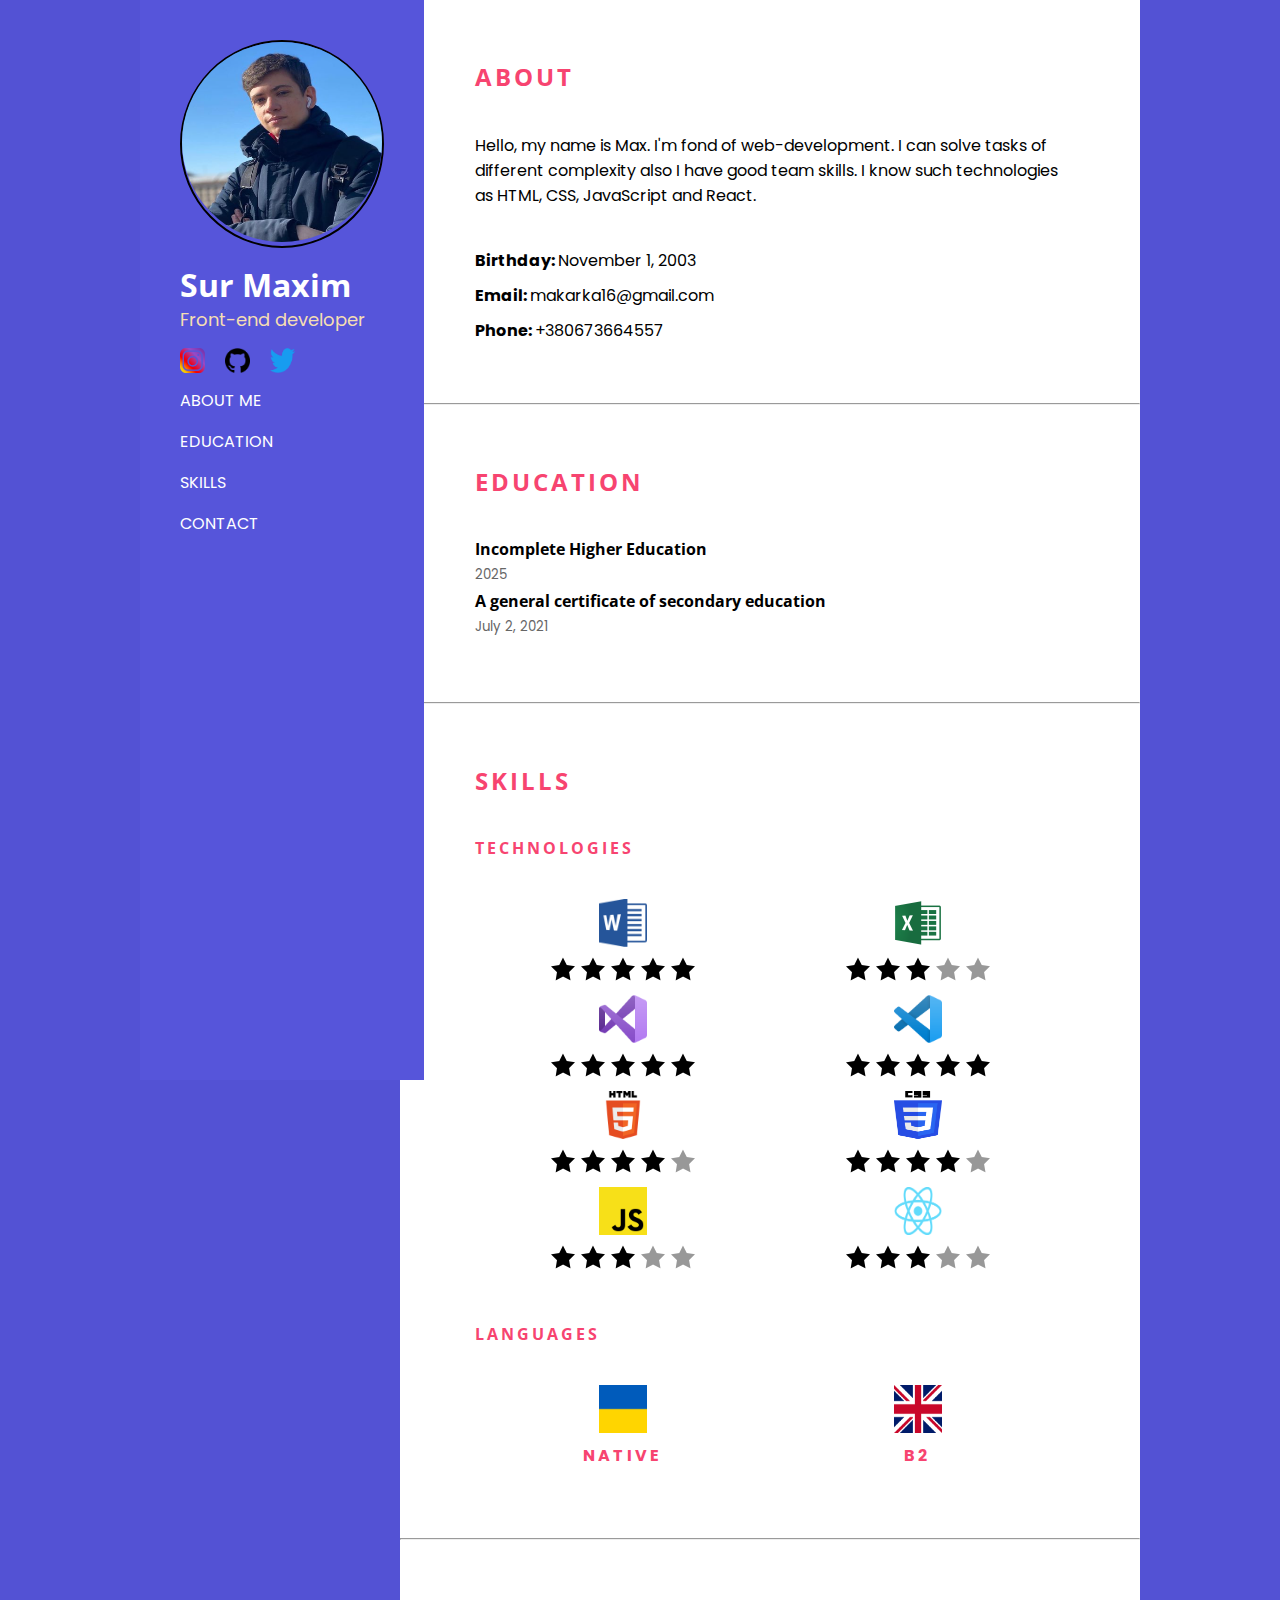
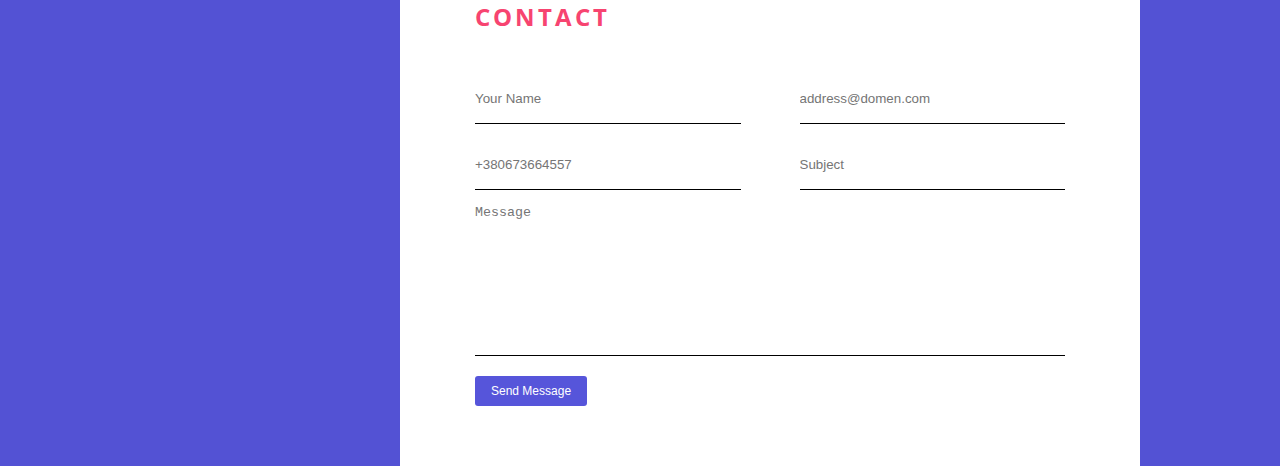
==== index.html @ 235ef88c "Add files via upload" ====
<!DOCTYPE html>
<html lang="en">

<head>
    <title>CV</title>
    <meta http-equiv="content-type" content="text/HTML; charset=utf-8" />
    <link href="https://fonts.googleapis.com/css?family=Poppins:400,500,600,700,800" rel="stylesheet">
    <link
        href="https://fonts.googleapis.com/css2?family=Open+Sans:ital,wght@0,300;0,400;0,600;0,700;0,800;1,300;1,400;1,600;1,700;1,800&amp;display=swap"
        rel="stylesheet">
    <link href="https://cdn.jsdelivr.net/npm/bootstrap@5.2.2/dist/css/bootstrap.min.css" rel="stylesheet"
        integrity="sha384-Zenh87qX5JnK2Jl0vWa8Ck2rdkQ2Bzep5IDxbcnCeuOxjzrPF/et3URy9Bv1WTRi" crossorigin="anonymous">
    <link rel="stylesheet" href="styles.css">
    <script src="https://code.jquery.com/jquery-3.6.1.min.js"></script>
</head>

<body style="background-color: #5352d4;">
    <main class="wrapper">
        <header>
            <div class="avatar">
                <img src="img/avatarPhoto.png" alt="CVphoto" style="height: 200px; width: 200px;">
            </div>
            <div class="person">
                <h1>Sur Maxim</h1>
                <p>Front-end developer</p>
            </div>
            <div class="socials">
                <a href="https://www.instagram.com/your.pill_/" style="text-decoration: none;">
                    <img src="img/Instagram-Icon.png" alt="instagram" class="social__logo__first">
                </a>
                <a href="https://github.com/Dreyclin" style="text-decoration: none;">
                    <img src="img/githubLogo.png" alt="github" class="social__logo">
                </a>
                <a href="https://twitter.com/crypt4ch" style="text-decoration: none;">
                    <img src="img/Twitter-logo.png" alt="twitter" class="social__logo">
                </a>
            </div>
            <nav>
                <ul class="navigation p-0">
                    <li>
                        <a href="#about" style="text-decoration: none;">About me</a>
                    </li>
                    <li>
                        <a href="#education" style="text-decoration: none;">Education</a>
                    </li>
                    <li>
                        <a href="#skills" style="text-decoration: none;">Skills</a>
                    </li>
                    <li>
                        <a href="#contact" style="text-decoration: none;">Contact</a>
                    </li>
                </ul>
            </nav>
        </header>
        <div class="main__content">
            <div class="info__about" id="about">
                <h2>ABOUT</h2>
                <p class="info__about__person">Hello, my name is Max. I'm fond of web-development.
                    I can solve tasks of different complexity also I have good team skills.
                    I know such technologies as HTML, CSS, JavaScript and React.</p>
                <ul class="info__about__contact p-0">
                    <li class="info__about__contact-item"><b>Birthday: </b>November 1, 2003</li>
                    <li class="info__about__contact-item"><b>Email: </b>makarka16@gmail.com</li>
                    <li class="info__about__contact-item"><b>Phone: </b>+380673664557</li>
                </ul>
            </div>
            <hr>
            <div class="info__education" id="education">
                <h2>EDUCATION</h2>
                <div class="education__elem">
                    <h4>Incomplete Higher Education</h4>
                    <p>2025</p>
                </div>
                <div class="education__elem">
                    <h4>A general certificate of secondary education</h4>
                    <p>July 2, 2021</p>
                </div>
            </div>
            <hr>
            <div class="info__skills" id="skills">
                <h2>SKILLS</h2>
                <h3>TECHNOLOGIES</h3>
                <div class="techs__container">
                    <div class="techs__elem">
                        <img src="img/Word-logo.png" alt="" class="logo">
                        <div class="level">
                            <img src="img/star.png" alt="">
                            <img src="img/star.png" alt="">
                            <img src="img/star.png" alt="">
                            <img src="img/star.png" alt="">
                            <img src="img/star.png" alt="">
                        </div>
                    </div>
                    <div class="techs__elem">
                        <img src="img/Excel-logo.png" alt="" class="logo">
                        <div class="level">
                            <img src="img/star.png" alt="">
                            <img src="img/star.png" alt="">
                            <img src="img/star.png" alt="">
                            <img src="img/star.png" alt="" class="level-unknown">
                            <img src="img/star.png" alt="" class="level-unknown">
                        </div>
                    </div>
                    <div class="techs__elem">
                        <img src="img/Visual_Studio-logo.png" alt="" class="logo">
                        <div class="level">
                            <img src="img/star.png" alt="">
                            <img src="img/star.png" alt="">
                            <img src="img/star.png" alt="">
                            <img src="img/star.png" alt="">
                            <img src="img/star.png" alt="">
                        </div>
                    </div>
                    <div class="techs__elem">
                        <img src="img/Visual_Studio_Code-logo.png" alt="" class="logo">
                        <div class="level">
                            <img src="img/star.png" alt="">
                            <img src="img/star.png" alt="">
                            <img src="img/star.png" alt="">
                            <img src="img/star.png" alt="">
                            <img src="img/star.png" alt="">
                        </div>
                    </div>
                    <div class="techs__elem">
                        <img src="img/Html-logo.png" alt="" class="logo">
                        <div class="level">
                            <img src="img/star.png" alt="">
                            <img src="img/star.png" alt="">
                            <img src="img/star.png" alt="">
                            <img src="img/star.png" alt="">
                            <img src="img/star.png" alt="" class="level-unknown">
                        </div>
                    </div>
                    <div class="techs__elem">
                        <img src="img/CSS-logo.png" alt="" class="logo">
                        <div class="level">
                            <img src="img/star.png" alt="">
                            <img src="img/star.png" alt="">
                            <img src="img/star.png" alt="">
                            <img src="img/star.png" alt="">
                            <img src="img/star.png" alt="" class="level-unknown">
                        </div>
                    </div>
                    <div class="techs__elem">
                        <img src="img/JS-logo.png" alt="" class="logo">
                        <div class="level">
                            <img src="img/star.png" alt="">
                            <img src="img/star.png" alt="">
                            <img src="img/star.png" alt="">
                            <img src="img/star.png" alt="" class="level-unknown">
                            <img src="img/star.png" alt="" class="level-unknown">
                        </div>
                    </div>
                    <div class="techs__elem">
                        <img src="img/React-logo.png" alt="" class="logo">
                        <div class="level">
                            <img src="img/star.png" alt="">
                            <img src="img/star.png" alt="">
                            <img src="img/star.png" alt="">
                            <img src="img/star.png" alt="" class="level-unknown">
                            <img src="img/star.png" alt="" class="level-unknown">
                        </div>
                    </div>
                </div>
                <h3>LANGUAGES</h3>
                <div class="languages__container">
                    <div class="languages__elem">
                        <img src="img/Ukraine-flag.png" alt="" class="logo">
                        <div class="level">
                            <p>NATIVE</p>
                        </div>
                    </div>
                    <div class="languages__elem">
                        <img src="img/UK-flag.png" alt="" class="logo">
                        <div class="level">
                            <p>B2</p>
                        </div>
                    </div>
                </div>
            </div>
            <hr>
            <div class="info__contacts" id="contact">
                <h2>CONTACT</h2>
                <form class="contact__form">
                    <div class="form__container">
                        <input id="name" type="text" class="contact__form-elem form-control rounded-0" placeholder="Your Name"
                            pattern="[A-Za-zА-Яа-яІіЇї]{2,20}" minlength="2" maxlength="20">
                        <input id="email" type="text" class="contact__form-elem form-control rounded-0" placeholder="address@domen.com"
                            pattern="[a-z0-9._%+-]+@[a-z0-9.-]+\.[a-z]{2,4}$">
                        <input id="phone" type="text" class="contact__form-elem form-control rounded-0" placeholder="+380673664557"
                            pattern="^[0-9\-\+\()\s]{9,15}$" minlength="9" maxlength="20">
                        <input type="text" class="contact__form-elem" placeholder="Subject">
                        <textarea id="message" cols="80" rows="10" class="" placeholder="Message"></textarea>
                        <p id="symbolsNum"></p>
                    </div>
                    <input type="submit" value="Send Message" class="contact__form-btn">
                </form>
            </div>
    </main>
    <script>
        jQuery(document).ready(function () {
            let nameInput = $("#name");
            let messageInput = $("#message");
            let emailInput = $("#email");
            let phoneInput = $("#phone");

            let symbolsPara = $("#symbolsNum");

            phoneInput.blur(validationCheckPhone);
            nameInput.blur(validationCheckName);
            messageInput.on('input', symbolsAmount);
            emailInput.blur(validationCheckEmail);

            function validationCheckName(event) {
                let nameSymbols = nameInput.val().length;
                let element = event.target;

                if (element.validity) {
                    if (element.validity.tooShort) {
                        element.setCustomValidity("The name must be longer than " + nameSymbols + " symbols");
                        nameInput.removeClass("is-valid");
                        nameInput.addClass("is-invalid");
                    } else if (element.validity.patternMismatch) {
                        element.setCustomValidity("The name must contain only letters!");
                        nameInput.removeClass("is-valid");
                        nameInput.addClass("is-invalid");
                    } else {
                        if(nameSymbols != 0){
                            element.setCustomValidity("");
                            nameInput.removeClass("is-invalid");
                            nameInput.addClass("is-valid");
                        }
                    }
                }
            }

            function validationCheckEmail(event) {
                let element = event.target;
                let emailSymbols = emailInput.val().length;

                if (element.validity) {
                    if (element.validity.patternMismatch) {
                        element.setCustomValidity("The email must be written in format \"symbols@symbols.com\"");
                        emailInput.removeClass("is-valid");
                        emailInput.addClass("is-invalid");
                    } else {
                        if(emailSymbols != 0){
                            element.setCustomValidity("");
                            emailInput.removeClass("is-invalid");
                            emailInput.addClass("is-valid");
                        }
                    }
                }
            }

            function symbolsAmount(event) {
                let symbolsAmount = messageInput.val().length;
                symbolsPara.html(symbolsAmount);
            }

            function validationCheckPhone(event) {
                let element = event.target;
                let phoneSymbols = phoneInput.val().length;

                if (element.validity) {
                    if (element.validity.patternMismatch) {
                        element.setCustomValidity("You can use only digits and symbols: \"(\" \")\" \"+\" \"-\" and spaces");
                        phoneInput.removeClass("is-valid");
                        phoneInput.addClass("is-invalid");
                    } else if (element.validity.tooShort) {
                        element.setCustomValidity("The phone number is too short!");
                        phoneInput.removeClass("is-valid");
                        phoneInput.addClass("is-invalid");
                    } else {
                        if(phoneSymbols != 0){
                            element.setCustomValidity("");
                            phoneInput.removeClass("is-invalid");
                            phoneInput.addClass("is-valid");
                        }
                    }
                }
            }
        }) 
    </script>
</body>

</html>
---- styles.css ----
*{
    margin: 0;
    padding: 0;
    box-sizing: content-box;
}

ul {
    list-style: none;
}

a{
    text-decoration: none;
}
h1,h2,h3,h4,h5,h6{
    font-family: 'Open Sans', sans-serif;
}

nav a {
    color: white;
    text-transform: uppercase;
}
nav ul li {
    padding: 8px 0px;;
}

h2, h3{
    color:#f74470;
    letter-spacing: 3px;
}

h3{
    font-size: medium;
    margin-bottom: 40px;
}

p,a,li{
    font-family: 'Poppins', sans-serif;
}

body{
    background-color: #5352d4;
}

header{
    position: fixed;
    float: left;
    background: #5655da;
    padding: 40px;
    height: 1000px;
}

header .avatar{
    border: 2px solid black;
    border-radius: 50%;
}

header .avatar::before{
    content: '';
    display: block;
    width: 100%;
    height: 100%;
    background: inherit;
    filter: blur(5px);
    position: absolute;
    left: 0;
    top: 0;
    right: 0;
    bottom: 0;
    z-index: 1;
}

.main__content {
    float: right;
    width: 740px;
    background: #fff;
}

.wrapper {
    max-width: 1000px;
    margin: 0 auto;
}

.avatar img {
    border-radius: 50%;
}

.person{
    margin: 15px 0px;
}

.person h1{
    color: white;
}

.person p{
    color: wheat;
    font-size: large;
}

.socials .social__logo{
    height: 25px;
    width: 25px;
    padding: 0 8px;
}

.socials .social__logo__first {
    height: 25px;
    width: 25px;
    padding-right: 8px;
}

.info__about {
    padding: 60px 75px;
}

.info__about h2 {
    margin-bottom: 40px;
}

.info__about__person {
    margin-bottom: 40px;
}

.info__education {
    padding: 60px 75px;
}

.info__education h2{
    margin-bottom: 40px;
}

.info__education .education__elem p{
    margin: 5px 0px;
    color: #666;
    font-size: smaller;
}

.info__skills {
    padding: 60px 75px;
}

.info__skills h2{
    margin-bottom: 40px;
}

.info__skills .logo{
    display: block;
    margin: 0 auto;
    height: 48px;
    width: 48px;
}

.info__skills .level{
    max-width: 50%;
    margin: 0 auto;
    margin-top: 10px;
    margin-bottom: 10px;
    text-align: center;
} 

.info__skills .level p{
    font-size: medium;
    letter-spacing: 3px;
    color: #f74470;
    font-weight: bolder;
}

.info__skills .level .level-unknown{
    opacity: 0.4;
}

.info__skills .techs__container .techs__elem .level img:not(:first-child){
    padding-left: 2px;
}

.info__skills .techs__container{
    display: flex;
    flex-wrap: wrap;
    align-items: center;
    margin-bottom: 40px;
}

.info__skills .languages__container{
    display: flex;
    flex-wrap: wrap;
    align-items: center;
}

.info__skills .languages__container .languages__elem{
    width: 50%;
}

.info__skills .techs__container .techs__elem{
    width: 50%;
}

.info__contacts {
    padding: 60px 75px;
}

.info__contacts h2{
    margin-bottom: 40px;
}

.info__about__contact li:not(:last-child){
    margin-bottom: 10px;
}

.info__contacts .contact__form .contact__form-elem {
    height: 50px;
    width: 45%;
    margin-bottom: 15px;
    border-left: none;
    border-right: none;
    border-top: none;
    border-bottom: 1px solid #000;
    padding: 0px;
}

.info__contacts .contact__form textarea{
    border-left: none;
    border-right: none;
    border-top: none;
    border-bottom: 1px solid #000;
    padding: 0px;
    resize: none;
}

.info__contacts .contact__form .form__container {
    display: flex;
    flex-wrap: wrap;
    justify-content: space-between;
}

.info__contacts .contact__form .contact__form-btn{
    background-color: #5655da;
    color: #fff;
    border: none;
    font-size: 12px;
    border-radius: 3px;
    font-weight: 300;
    padding: 8px 16px;
    margin-top: 20px;
}
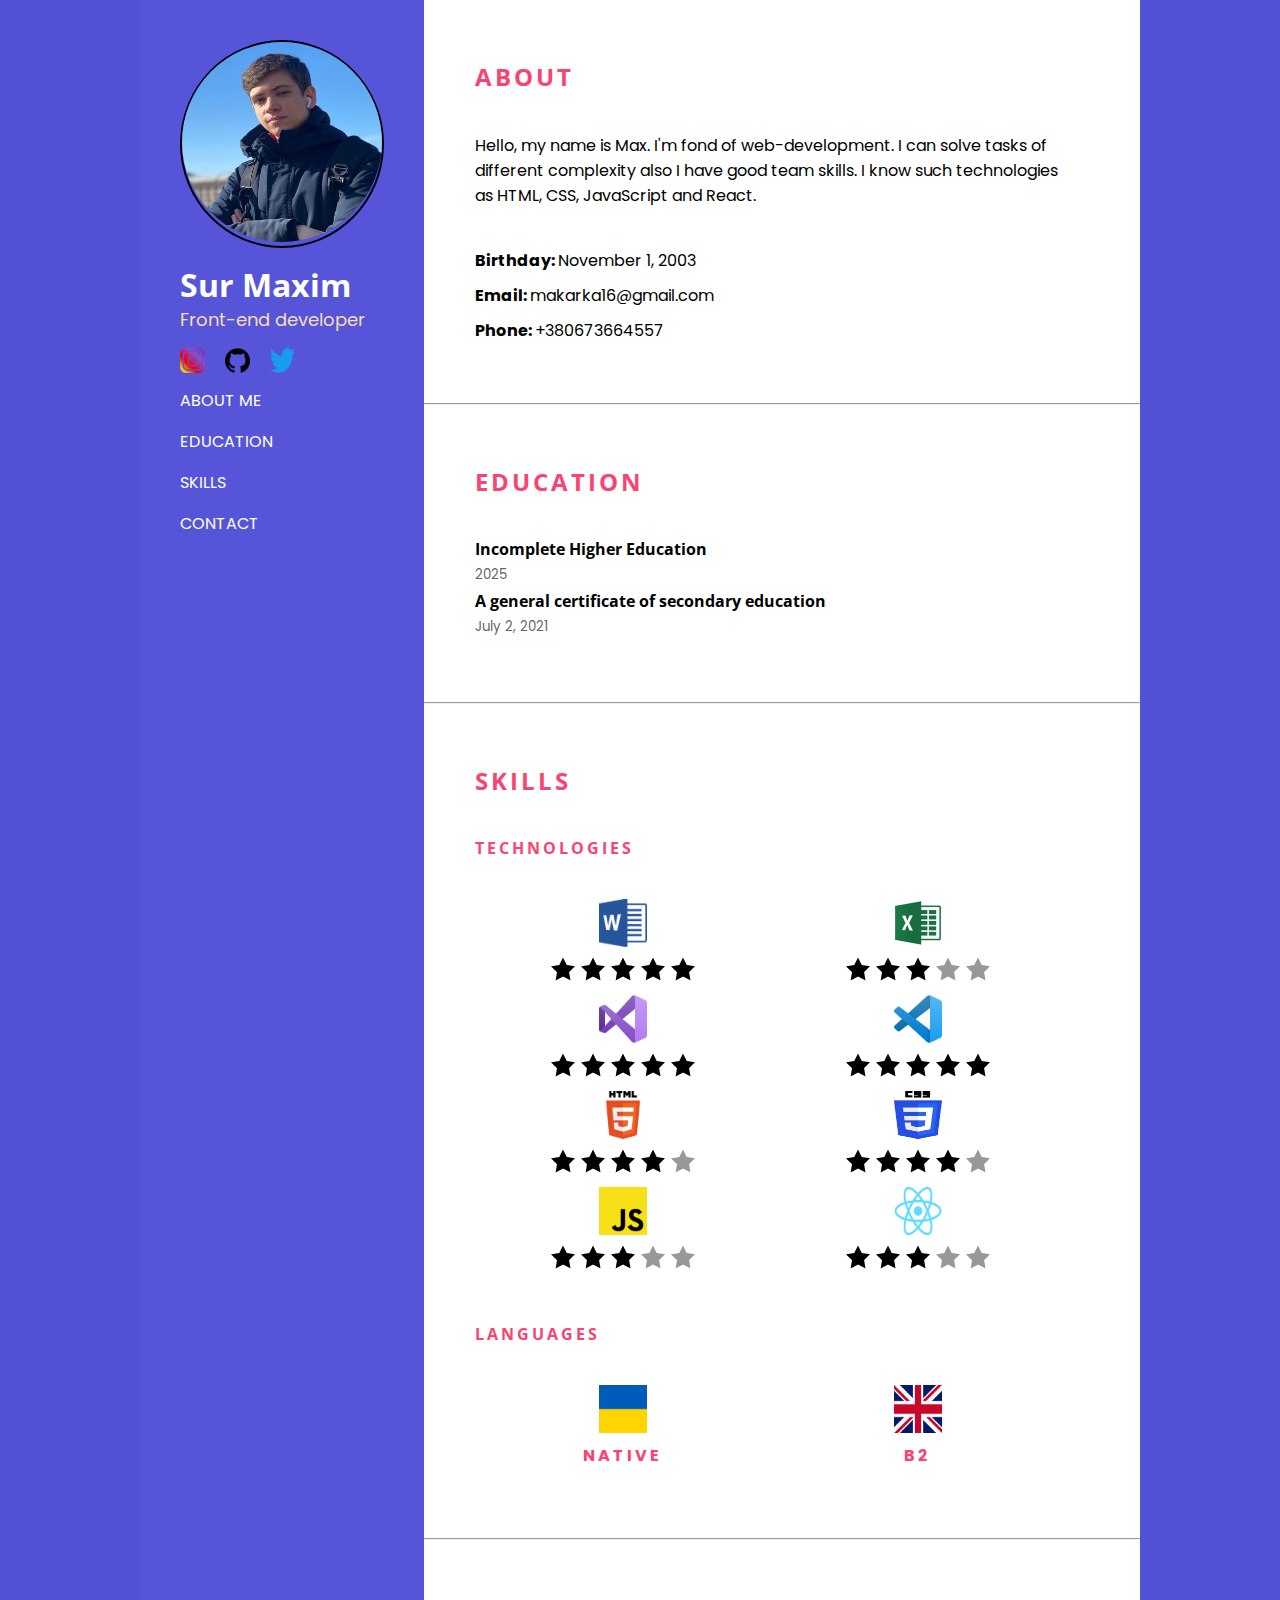
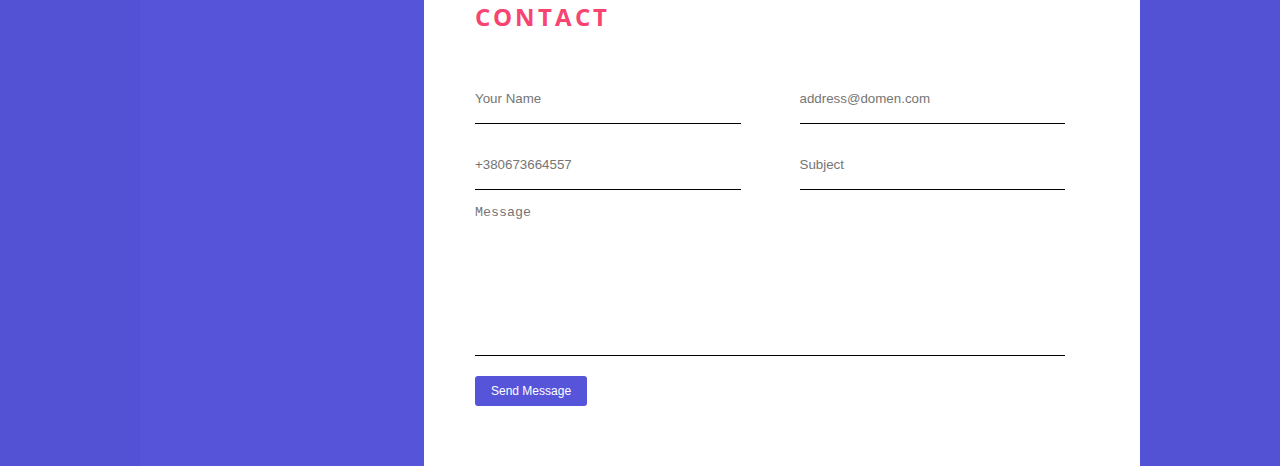
==== commit 895f1a7d: "Edited" ====
--- a/index.html
+++ b/index.html
@@ -1,287 +1,287 @@
-<!DOCTYPE html>
-<html lang="en">
-
-<head>
-    <title>CV</title>
-    <meta http-equiv="content-type" content="text/HTML; charset=utf-8" />
-    <link href="https://fonts.googleapis.com/css?family=Poppins:400,500,600,700,800" rel="stylesheet">
-    <link
-        href="https://fonts.googleapis.com/css2?family=Open+Sans:ital,wght@0,300;0,400;0,600;0,700;0,800;1,300;1,400;1,600;1,700;1,800&amp;display=swap"
-        rel="stylesheet">
-    <link href="https://cdn.jsdelivr.net/npm/bootstrap@5.2.2/dist/css/bootstrap.min.css" rel="stylesheet"
-        integrity="sha384-Zenh87qX5JnK2Jl0vWa8Ck2rdkQ2Bzep5IDxbcnCeuOxjzrPF/et3URy9Bv1WTRi" crossorigin="anonymous">
-    <link rel="stylesheet" href="styles.css">
-    <script src="https://code.jquery.com/jquery-3.6.1.min.js"></script>
-</head>
-
-<body style="background-color: #5352d4;">
-    <main class="wrapper">
-        <header>
-            <div class="avatar">
-                <img src="img/avatarPhoto.png" alt="CVphoto" style="height: 200px; width: 200px;">
-            </div>
-            <div class="person">
-                <h1>Sur Maxim</h1>
-                <p>Front-end developer</p>
-            </div>
-            <div class="socials">
-                <a href="https://www.instagram.com/your.pill_/" style="text-decoration: none;">
-                    <img src="img/Instagram-Icon.png" alt="instagram" class="social__logo__first">
-                </a>
-                <a href="https://github.com/Dreyclin" style="text-decoration: none;">
-                    <img src="img/githubLogo.png" alt="github" class="social__logo">
-                </a>
-                <a href="https://twitter.com/crypt4ch" style="text-decoration: none;">
-                    <img src="img/Twitter-logo.png" alt="twitter" class="social__logo">
-                </a>
-            </div>
-            <nav>
-                <ul class="navigation p-0">
-                    <li>
-                        <a href="#about" style="text-decoration: none;">About me</a>
-                    </li>
-                    <li>
-                        <a href="#education" style="text-decoration: none;">Education</a>
-                    </li>
-                    <li>
-                        <a href="#skills" style="text-decoration: none;">Skills</a>
-                    </li>
-                    <li>
-                        <a href="#contact" style="text-decoration: none;">Contact</a>
-                    </li>
-                </ul>
-            </nav>
-        </header>
-        <div class="main__content">
-            <div class="info__about" id="about">
-                <h2>ABOUT</h2>
-                <p class="info__about__person">Hello, my name is Max. I'm fond of web-development.
-                    I can solve tasks of different complexity also I have good team skills.
-                    I know such technologies as HTML, CSS, JavaScript and React.</p>
-                <ul class="info__about__contact p-0">
-                    <li class="info__about__contact-item"><b>Birthday: </b>November 1, 2003</li>
-                    <li class="info__about__contact-item"><b>Email: </b>makarka16@gmail.com</li>
-                    <li class="info__about__contact-item"><b>Phone: </b>+380673664557</li>
-                </ul>
-            </div>
-            <hr>
-            <div class="info__education" id="education">
-                <h2>EDUCATION</h2>
-                <div class="education__elem">
-                    <h4>Incomplete Higher Education</h4>
-                    <p>2025</p>
-                </div>
-                <div class="education__elem">
-                    <h4>A general certificate of secondary education</h4>
-                    <p>July 2, 2021</p>
-                </div>
-            </div>
-            <hr>
-            <div class="info__skills" id="skills">
-                <h2>SKILLS</h2>
-                <h3>TECHNOLOGIES</h3>
-                <div class="techs__container">
-                    <div class="techs__elem">
-                        <img src="img/Word-logo.png" alt="" class="logo">
-                        <div class="level">
-                            <img src="img/star.png" alt="">
-                            <img src="img/star.png" alt="">
-                            <img src="img/star.png" alt="">
-                            <img src="img/star.png" alt="">
-                            <img src="img/star.png" alt="">
-                        </div>
-                    </div>
-                    <div class="techs__elem">
-                        <img src="img/Excel-logo.png" alt="" class="logo">
-                        <div class="level">
-                            <img src="img/star.png" alt="">
-                            <img src="img/star.png" alt="">
-                            <img src="img/star.png" alt="">
-                            <img src="img/star.png" alt="" class="level-unknown">
-                            <img src="img/star.png" alt="" class="level-unknown">
-                        </div>
-                    </div>
-                    <div class="techs__elem">
-                        <img src="img/Visual_Studio-logo.png" alt="" class="logo">
-                        <div class="level">
-                            <img src="img/star.png" alt="">
-                            <img src="img/star.png" alt="">
-                            <img src="img/star.png" alt="">
-                            <img src="img/star.png" alt="">
-                            <img src="img/star.png" alt="">
-                        </div>
-                    </div>
-                    <div class="techs__elem">
-                        <img src="img/Visual_Studio_Code-logo.png" alt="" class="logo">
-                        <div class="level">
-                            <img src="img/star.png" alt="">
-                            <img src="img/star.png" alt="">
-                            <img src="img/star.png" alt="">
-                            <img src="img/star.png" alt="">
-                            <img src="img/star.png" alt="">
-                        </div>
-                    </div>
-                    <div class="techs__elem">
-                        <img src="img/Html-logo.png" alt="" class="logo">
-                        <div class="level">
-                            <img src="img/star.png" alt="">
-                            <img src="img/star.png" alt="">
-                            <img src="img/star.png" alt="">
-                            <img src="img/star.png" alt="">
-                            <img src="img/star.png" alt="" class="level-unknown">
-                        </div>
-                    </div>
-                    <div class="techs__elem">
-                        <img src="img/CSS-logo.png" alt="" class="logo">
-                        <div class="level">
-                            <img src="img/star.png" alt="">
-                            <img src="img/star.png" alt="">
-                            <img src="img/star.png" alt="">
-                            <img src="img/star.png" alt="">
-                            <img src="img/star.png" alt="" class="level-unknown">
-                        </div>
-                    </div>
-                    <div class="techs__elem">
-                        <img src="img/JS-logo.png" alt="" class="logo">
-                        <div class="level">
-                            <img src="img/star.png" alt="">
-                            <img src="img/star.png" alt="">
-                            <img src="img/star.png" alt="">
-                            <img src="img/star.png" alt="" class="level-unknown">
-                            <img src="img/star.png" alt="" class="level-unknown">
-                        </div>
-                    </div>
-                    <div class="techs__elem">
-                        <img src="img/React-logo.png" alt="" class="logo">
-                        <div class="level">
-                            <img src="img/star.png" alt="">
-                            <img src="img/star.png" alt="">
-                            <img src="img/star.png" alt="">
-                            <img src="img/star.png" alt="" class="level-unknown">
-                            <img src="img/star.png" alt="" class="level-unknown">
-                        </div>
-                    </div>
-                </div>
-                <h3>LANGUAGES</h3>
-                <div class="languages__container">
-                    <div class="languages__elem">
-                        <img src="img/Ukraine-flag.png" alt="" class="logo">
-                        <div class="level">
-                            <p>NATIVE</p>
-                        </div>
-                    </div>
-                    <div class="languages__elem">
-                        <img src="img/UK-flag.png" alt="" class="logo">
-                        <div class="level">
-                            <p>B2</p>
-                        </div>
-                    </div>
-                </div>
-            </div>
-            <hr>
-            <div class="info__contacts" id="contact">
-                <h2>CONTACT</h2>
-                <form class="contact__form">
-                    <div class="form__container">
-                        <input id="name" type="text" class="contact__form-elem form-control rounded-0" placeholder="Your Name"
-                            pattern="[A-Za-zА-Яа-яІіЇї]{2,20}" minlength="2" maxlength="20">
-                        <input id="email" type="text" class="contact__form-elem form-control rounded-0" placeholder="address@domen.com"
-                            pattern="[a-z0-9._%+-]+@[a-z0-9.-]+\.[a-z]{2,4}$">
-                        <input id="phone" type="text" class="contact__form-elem form-control rounded-0" placeholder="+380673664557"
-                            pattern="^[0-9\-\+\()\s]{9,15}$" minlength="9" maxlength="20">
-                        <input type="text" class="contact__form-elem" placeholder="Subject">
-                        <textarea id="message" cols="80" rows="10" class="" placeholder="Message"></textarea>
-                        <p id="symbolsNum"></p>
-                    </div>
-                    <input type="submit" value="Send Message" class="contact__form-btn">
-                </form>
-            </div>
-    </main>
-    <script>
-        jQuery(document).ready(function () {
-            let nameInput = $("#name");
-            let messageInput = $("#message");
-            let emailInput = $("#email");
-            let phoneInput = $("#phone");
-
-            let symbolsPara = $("#symbolsNum");
-
-            phoneInput.blur(validationCheckPhone);
-            nameInput.blur(validationCheckName);
-            messageInput.on('input', symbolsAmount);
-            emailInput.blur(validationCheckEmail);
-
-            function validationCheckName(event) {
-                let nameSymbols = nameInput.val().length;
-                let element = event.target;
-
-                if (element.validity) {
-                    if (element.validity.tooShort) {
-                        element.setCustomValidity("The name must be longer than " + nameSymbols + " symbols");
-                        nameInput.removeClass("is-valid");
-                        nameInput.addClass("is-invalid");
-                    } else if (element.validity.patternMismatch) {
-                        element.setCustomValidity("The name must contain only letters!");
-                        nameInput.removeClass("is-valid");
-                        nameInput.addClass("is-invalid");
-                    } else {
-                        if(nameSymbols != 0){
-                            element.setCustomValidity("");
-                            nameInput.removeClass("is-invalid");
-                            nameInput.addClass("is-valid");
-                        }
-                    }
-                }
-            }
-
-            function validationCheckEmail(event) {
-                let element = event.target;
-                let emailSymbols = emailInput.val().length;
-
-                if (element.validity) {
-                    if (element.validity.patternMismatch) {
-                        element.setCustomValidity("The email must be written in format \"symbols@symbols.com\"");
-                        emailInput.removeClass("is-valid");
-                        emailInput.addClass("is-invalid");
-                    } else {
-                        if(emailSymbols != 0){
-                            element.setCustomValidity("");
-                            emailInput.removeClass("is-invalid");
-                            emailInput.addClass("is-valid");
-                        }
-                    }
-                }
-            }
-
-            function symbolsAmount(event) {
-                let symbolsAmount = messageInput.val().length;
-                symbolsPara.html(symbolsAmount);
-            }
-
-            function validationCheckPhone(event) {
-                let element = event.target;
-                let phoneSymbols = phoneInput.val().length;
-
-                if (element.validity) {
-                    if (element.validity.patternMismatch) {
-                        element.setCustomValidity("You can use only digits and symbols: \"(\" \")\" \"+\" \"-\" and spaces");
-                        phoneInput.removeClass("is-valid");
-                        phoneInput.addClass("is-invalid");
-                    } else if (element.validity.tooShort) {
-                        element.setCustomValidity("The phone number is too short!");
-                        phoneInput.removeClass("is-valid");
-                        phoneInput.addClass("is-invalid");
-                    } else {
-                        if(phoneSymbols != 0){
-                            element.setCustomValidity("");
-                            phoneInput.removeClass("is-invalid");
-                            phoneInput.addClass("is-valid");
-                        }
-                    }
-                }
-            }
-        }) 
-    </script>
-</body>
-
+<!DOCTYPE html>
+<html lang="en">
+
+<head>
+    <title>CV</title>
+    <meta http-equiv="content-type" content="text/HTML; charset=utf-8" />
+    <link href="https://fonts.googleapis.com/css?family=Poppins:400,500,600,700,800" rel="stylesheet">
+    <link
+        href="https://fonts.googleapis.com/css2?family=Open+Sans:ital,wght@0,300;0,400;0,600;0,700;0,800;1,300;1,400;1,600;1,700;1,800&amp;display=swap"
+        rel="stylesheet">
+    <link href="https://cdn.jsdelivr.net/npm/bootstrap@5.2.2/dist/css/bootstrap.min.css" rel="stylesheet"
+        integrity="sha384-Zenh87qX5JnK2Jl0vWa8Ck2rdkQ2Bzep5IDxbcnCeuOxjzrPF/et3URy9Bv1WTRi" crossorigin="anonymous">
+    <link rel="stylesheet" href="styles.css">
+    <script src="https://code.jquery.com/jquery-3.6.1.min.js"></script>
+</head>
+
+<body style="background-color: #5352d4;">
+    <main class="wrapper">
+        <header>
+            <div class="avatar">
+                <img src="img/avatarPhoto.png" alt="CVphoto" style="height: 200px; width: 200px;">
+            </div>
+            <div class="person">
+                <h1>Sur Maxim</h1>
+                <p>Front-end developer</p>
+            </div>
+            <div class="socials">
+                <a href="https://www.instagram.com/your.pill_/" style="text-decoration: none;">
+                    <img src="img/Instagram-Icon.png" alt="instagram" class="social__logo__first">
+                </a>
+                <a href="https://github.com/Dreyclin" style="text-decoration: none;">
+                    <img src="img/githubLogo.png" alt="github" class="social__logo">
+                </a>
+                <a href="https://twitter.com/crypt4ch" style="text-decoration: none;">
+                    <img src="img/Twitter-logo.png" alt="twitter" class="social__logo">
+                </a>
+            </div>
+            <nav>
+                <ul class="navigation p-0">
+                    <li>
+                        <a href="#about" style="text-decoration: none;">About me</a>
+                    </li>
+                    <li>
+                        <a href="#education" style="text-decoration: none;">Education</a>
+                    </li>
+                    <li>
+                        <a href="#skills" style="text-decoration: none;">Skills</a>
+                    </li>
+                    <li>
+                        <a href="#contact" style="text-decoration: none;">Contact</a>
+                    </li>
+                </ul>
+            </nav>
+        </header>
+        <div class="main__content">
+            <div class="info__about" id="about">
+                <h2>ABOUT</h2>
+                <p class="info__about__person">Hello, my name is Max. I'm fond of web-development.
+                    I can solve tasks of different complexity also I have good team skills.
+                    I know such technologies as HTML, CSS, JavaScript and React.</p>
+                <ul class="info__about__contact p-0">
+                    <li class="info__about__contact-item"><b>Birthday: </b>November 1, 2003</li>
+                    <li class="info__about__contact-item"><b>Email: </b>makarka16@gmail.com</li>
+                    <li class="info__about__contact-item"><b>Phone: </b>+380673664557</li>
+                </ul>
+            </div>
+            <hr class="opacity-100">
+            <div class="info__education" id="education">
+                <h2>EDUCATION</h2>
+                <div class="education__elem">
+                    <h4>Incomplete Higher Education</h4>
+                    <p>2025</p>
+                </div>
+                <div class="education__elem">
+                    <h4>A general certificate of secondary education</h4>
+                    <p>July 2, 2021</p>
+                </div>
+            </div>
+            <hr class="opacity-100">
+            <div class="info__skills" id="skills">
+                <h2>SKILLS</h2>
+                <h3>TECHNOLOGIES</h3>
+                <div class="techs__container">
+                    <div class="techs__elem">
+                        <img src="img/Word-logo.png" alt="" class="logo">
+                        <div class="level">
+                            <img src="img/star.png" alt="">
+                            <img src="img/star.png" alt="">
+                            <img src="img/star.png" alt="">
+                            <img src="img/star.png" alt="">
+                            <img src="img/star.png" alt="">
+                        </div>
+                    </div>
+                    <div class="techs__elem">
+                        <img src="img/Excel-logo.png" alt="" class="logo">
+                        <div class="level">
+                            <img src="img/star.png" alt="">
+                            <img src="img/star.png" alt="">
+                            <img src="img/star.png" alt="">
+                            <img src="img/star.png" alt="" class="level-unknown">
+                            <img src="img/star.png" alt="" class="level-unknown">
+                        </div>
+                    </div>
+                    <div class="techs__elem">
+                        <img src="img/Visual_Studio-logo.png" alt="" class="logo">
+                        <div class="level">
+                            <img src="img/star.png" alt="">
+                            <img src="img/star.png" alt="">
+                            <img src="img/star.png" alt="">
+                            <img src="img/star.png" alt="">
+                            <img src="img/star.png" alt="">
+                        </div>
+                    </div>
+                    <div class="techs__elem">
+                        <img src="img/Visual_Studio_Code-logo.png" alt="" class="logo">
+                        <div class="level">
+                            <img src="img/star.png" alt="">
+                            <img src="img/star.png" alt="">
+                            <img src="img/star.png" alt="">
+                            <img src="img/star.png" alt="">
+                            <img src="img/star.png" alt="">
+                        </div>
+                    </div>
+                    <div class="techs__elem">
+                        <img src="img/Html-logo.png" alt="" class="logo">
+                        <div class="level">
+                            <img src="img/star.png" alt="">
+                            <img src="img/star.png" alt="">
+                            <img src="img/star.png" alt="">
+                            <img src="img/star.png" alt="">
+                            <img src="img/star.png" alt="" class="level-unknown">
+                        </div>
+                    </div>
+                    <div class="techs__elem">
+                        <img src="img/CSS-logo.png" alt="" class="logo">
+                        <div class="level">
+                            <img src="img/star.png" alt="">
+                            <img src="img/star.png" alt="">
+                            <img src="img/star.png" alt="">
+                            <img src="img/star.png" alt="">
+                            <img src="img/star.png" alt="" class="level-unknown">
+                        </div>
+                    </div>
+                    <div class="techs__elem">
+                        <img src="img/JS-logo.png" alt="" class="logo">
+                        <div class="level">
+                            <img src="img/star.png" alt="">
+                            <img src="img/star.png" alt="">
+                            <img src="img/star.png" alt="">
+                            <img src="img/star.png" alt="" class="level-unknown">
+                            <img src="img/star.png" alt="" class="level-unknown">
+                        </div>
+                    </div>
+                    <div class="techs__elem">
+                        <img src="img/React-logo.png" alt="" class="logo">
+                        <div class="level">
+                            <img src="img/star.png" alt="">
+                            <img src="img/star.png" alt="">
+                            <img src="img/star.png" alt="">
+                            <img src="img/star.png" alt="" class="level-unknown">
+                            <img src="img/star.png" alt="" class="level-unknown">
+                        </div>
+                    </div>
+                </div>
+                <h3>LANGUAGES</h3>
+                <div class="languages__container">
+                    <div class="languages__elem">
+                        <img src="img/Ukraine-flag.png" alt="" class="logo">
+                        <div class="level">
+                            <p>NATIVE</p>
+                        </div>
+                    </div>
+                    <div class="languages__elem">
+                        <img src="img/UK-flag.png" alt="" class="logo">
+                        <div class="level">
+                            <p>B2</p>
+                        </div>
+                    </div>
+                </div>
+            </div>
+            <hr class="opacity-100">
+            <div class="info__contacts" id="contact">
+                <h2>CONTACT</h2>
+                <form class="contact__form">
+                    <div class="form__container">
+                        <input id="name" type="text" class="contact__form-elem form-control rounded-0" placeholder="Your Name"
+                            pattern="[A-Za-zА-Яа-яІіЇї]{2,20}" minlength="2" maxlength="20">
+                        <input id="email" type="text" class="contact__form-elem form-control rounded-0" placeholder="address@domen.com"
+                            pattern="[a-z0-9._%+-]+@[a-z0-9.-]+\.[a-z]{2,4}$">
+                        <input id="phone" type="text" class="contact__form-elem form-control rounded-0" placeholder="+380673664557"
+                            pattern="^[0-9\-\+\()\s]{9,15}$" minlength="9" maxlength="20">
+                        <input type="text" class="contact__form-elem" placeholder="Subject">
+                        <textarea id="message" cols="80" rows="10" class="" placeholder="Message"></textarea>
+                        <p id="symbolsNum"></p>
+                    </div>
+                    <input type="submit" value="Send Message" class="contact__form-btn">
+                </form>
+            </div>
+    </main>
+    <script>
+        jQuery(document).ready(function () {
+            let nameInput = $("#name");
+            let messageInput = $("#message");
+            let emailInput = $("#email");
+            let phoneInput = $("#phone");
+
+            let symbolsPara = $("#symbolsNum");
+
+            phoneInput.blur(validationCheckPhone);
+            nameInput.blur(validationCheckName);
+            messageInput.on('input', symbolsAmount);
+            emailInput.blur(validationCheckEmail);
+
+            function validationCheckName(event) {
+                let nameSymbols = nameInput.val().length;
+                let element = event.target;
+
+                if (element.validity) {
+                    if (element.validity.tooShort) {
+                        element.setCustomValidity("The name must be longer than " + nameSymbols + " symbols");
+                        nameInput.removeClass("is-valid");
+                        nameInput.addClass("is-invalid");
+                    } else if (element.validity.patternMismatch) {
+                        element.setCustomValidity("The name must contain only letters!");
+                        nameInput.removeClass("is-valid");
+                        nameInput.addClass("is-invalid");
+                    } else {
+                        if(nameSymbols != 0){
+                            element.setCustomValidity("");
+                            nameInput.removeClass("is-invalid");
+                            nameInput.addClass("is-valid");
+                        }
+                    }
+                }
+            }
+
+            function validationCheckEmail(event) {
+                let element = event.target;
+                let emailSymbols = emailInput.val().length;
+
+                if (element.validity) {
+                    if (element.validity.patternMismatch) {
+                        element.setCustomValidity("The email must be written in format \"symbols@symbols.com\"");
+                        emailInput.removeClass("is-valid");
+                        emailInput.addClass("is-invalid");
+                    } else {
+                        if(emailSymbols != 0){
+                            element.setCustomValidity("");
+                            emailInput.removeClass("is-invalid");
+                            emailInput.addClass("is-valid");
+                        }
+                    }
+                }
+            }
+
+            function symbolsAmount(event) {
+                let symbolsAmount = messageInput.val().length;
+                symbolsPara.html(symbolsAmount);
+            }
+
+            function validationCheckPhone(event) {
+                let element = event.target;
+                let phoneSymbols = phoneInput.val().length;
+
+                if (element.validity) {
+                    if (element.validity.patternMismatch) {
+                        element.setCustomValidity("You can use only digits and symbols: \"(\" \")\" \"+\" \"-\" and spaces");
+                        phoneInput.removeClass("is-valid");
+                        phoneInput.addClass("is-invalid");
+                    } else if (element.validity.tooShort) {
+                        element.setCustomValidity("The phone number is too short!");
+                        phoneInput.removeClass("is-valid");
+                        phoneInput.addClass("is-invalid");
+                    } else {
+                        if(phoneSymbols != 0){
+                            element.setCustomValidity("");
+                            phoneInput.removeClass("is-invalid");
+                            phoneInput.addClass("is-valid");
+                        }
+                    }
+                }
+            }
+        }) 
+    </script>
+</body>
+
 </html>--- a/styles.css
+++ b/styles.css
@@ -1,244 +1,244 @@
-*{
-    margin: 0;
-    padding: 0;
-    box-sizing: content-box;
-}
-
-ul {
-    list-style: none;
-}
-
-a{
-    text-decoration: none;
-}
-h1,h2,h3,h4,h5,h6{
-    font-family: 'Open Sans', sans-serif;
-}
-
-nav a {
-    color: white;
-    text-transform: uppercase;
-}
-nav ul li {
-    padding: 8px 0px;;
-}
-
-h2, h3{
-    color:#f74470;
-    letter-spacing: 3px;
-}
-
-h3{
-    font-size: medium;
-    margin-bottom: 40px;
-}
-
-p,a,li{
-    font-family: 'Poppins', sans-serif;
-}
-
-body{
-    background-color: #5352d4;
-}
-
-header{
-    position: fixed;
-    float: left;
-    background: #5655da;
-    padding: 40px;
-    height: 1000px;
-}
-
-header .avatar{
-    border: 2px solid black;
-    border-radius: 50%;
-}
-
-header .avatar::before{
-    content: '';
-    display: block;
-    width: 100%;
-    height: 100%;
-    background: inherit;
-    filter: blur(5px);
-    position: absolute;
-    left: 0;
-    top: 0;
-    right: 0;
-    bottom: 0;
-    z-index: 1;
-}
-
-.main__content {
-    float: right;
-    width: 740px;
-    background: #fff;
-}
-
-.wrapper {
-    max-width: 1000px;
-    margin: 0 auto;
-}
-
-.avatar img {
-    border-radius: 50%;
-}
-
-.person{
-    margin: 15px 0px;
-}
-
-.person h1{
-    color: white;
-}
-
-.person p{
-    color: wheat;
-    font-size: large;
-}
-
-.socials .social__logo{
-    height: 25px;
-    width: 25px;
-    padding: 0 8px;
-}
-
-.socials .social__logo__first {
-    height: 25px;
-    width: 25px;
-    padding-right: 8px;
-}
-
-.info__about {
-    padding: 60px 75px;
-}
-
-.info__about h2 {
-    margin-bottom: 40px;
-}
-
-.info__about__person {
-    margin-bottom: 40px;
-}
-
-.info__education {
-    padding: 60px 75px;
-}
-
-.info__education h2{
-    margin-bottom: 40px;
-}
-
-.info__education .education__elem p{
-    margin: 5px 0px;
-    color: #666;
-    font-size: smaller;
-}
-
-.info__skills {
-    padding: 60px 75px;
-}
-
-.info__skills h2{
-    margin-bottom: 40px;
-}
-
-.info__skills .logo{
-    display: block;
-    margin: 0 auto;
-    height: 48px;
-    width: 48px;
-}
-
-.info__skills .level{
-    max-width: 50%;
-    margin: 0 auto;
-    margin-top: 10px;
-    margin-bottom: 10px;
-    text-align: center;
-} 
-
-.info__skills .level p{
-    font-size: medium;
-    letter-spacing: 3px;
-    color: #f74470;
-    font-weight: bolder;
-}
-
-.info__skills .level .level-unknown{
-    opacity: 0.4;
-}
-
-.info__skills .techs__container .techs__elem .level img:not(:first-child){
-    padding-left: 2px;
-}
-
-.info__skills .techs__container{
-    display: flex;
-    flex-wrap: wrap;
-    align-items: center;
-    margin-bottom: 40px;
-}
-
-.info__skills .languages__container{
-    display: flex;
-    flex-wrap: wrap;
-    align-items: center;
-}
-
-.info__skills .languages__container .languages__elem{
-    width: 50%;
-}
-
-.info__skills .techs__container .techs__elem{
-    width: 50%;
-}
-
-.info__contacts {
-    padding: 60px 75px;
-}
-
-.info__contacts h2{
-    margin-bottom: 40px;
-}
-
-.info__about__contact li:not(:last-child){
-    margin-bottom: 10px;
-}
-
-.info__contacts .contact__form .contact__form-elem {
-    height: 50px;
-    width: 45%;
-    margin-bottom: 15px;
-    border-left: none;
-    border-right: none;
-    border-top: none;
-    border-bottom: 1px solid #000;
-    padding: 0px;
-}
-
-.info__contacts .contact__form textarea{
-    border-left: none;
-    border-right: none;
-    border-top: none;
-    border-bottom: 1px solid #000;
-    padding: 0px;
-    resize: none;
-}
-
-.info__contacts .contact__form .form__container {
-    display: flex;
-    flex-wrap: wrap;
-    justify-content: space-between;
-}
-
-.info__contacts .contact__form .contact__form-btn{
-    background-color: #5655da;
-    color: #fff;
-    border: none;
-    font-size: 12px;
-    border-radius: 3px;
-    font-weight: 300;
-    padding: 8px 16px;
-    margin-top: 20px;
+*{
+    margin: 0;
+    padding: 0;
+    box-sizing: content-box;
+}
+
+ul {
+    list-style: none;
+}
+
+a{
+    text-decoration: none;
+}
+h1,h2,h3,h4,h5,h6{
+    font-family: 'Open Sans', sans-serif;
+}
+
+nav a {
+    color: white;
+    text-transform: uppercase;
+}
+nav ul li {
+    padding: 8px 0px;;
+}
+
+h2, h3{
+    color:#f74470;
+    letter-spacing: 3px;
+}
+
+h3{
+    font-size: medium;
+    margin-bottom: 40px;
+}
+
+p,a,li{
+    font-family: 'Poppins', sans-serif;
+}
+
+body{
+    background-color: #5352d4;
+}
+
+header{
+    position: fixed;
+    float: left;
+    background: #5655da;
+    padding: 40px;
+    height: 3000px;
+}
+
+header .avatar{
+    border: 2px solid black;
+    border-radius: 50%;
+}
+
+header .avatar::before{
+    content: '';
+    display: block;
+    width: 100%;
+    height: 100%;
+    background: inherit;
+    filter: blur(5px);
+    position: absolute;
+    left: 0;
+    top: 0;
+    right: 0;
+    bottom: 0;
+    z-index: 1;
+}
+
+.main__content {
+    float: right;
+    width: 740px;
+    background: #fff;
+}
+
+.wrapper {
+    max-width: 1000px;
+    margin: 0 auto;
+}
+
+.avatar img {
+    border-radius: 50%;
+}
+
+.person{
+    margin: 15px 0px;
+}
+
+.person h1{
+    color: white;
+}
+
+.person p{
+    color: wheat;
+    font-size: large;
+}
+
+.socials .social__logo{
+    height: 25px;
+    width: 25px;
+    padding: 0 8px;
+}
+
+.socials .social__logo__first {
+    height: 25px;
+    width: 25px;
+    padding-right: 8px;
+}
+
+.info__about {
+    padding: 60px 75px;
+}
+
+.info__about h2 {
+    margin-bottom: 40px;
+}
+
+.info__about__person {
+    margin-bottom: 40px;
+}
+
+.info__education {
+    padding: 60px 75px;
+}
+
+.info__education h2{
+    margin-bottom: 40px;
+}
+
+.info__education .education__elem p{
+    margin: 5px 0px;
+    color: #666;
+    font-size: smaller;
+}
+
+.info__skills {
+    padding: 60px 75px;
+}
+
+.info__skills h2{
+    margin-bottom: 40px;
+}
+
+.info__skills .logo{
+    display: block;
+    margin: 0 auto;
+    height: 48px;
+    width: 48px;
+}
+
+.info__skills .level{
+    max-width: 50%;
+    margin: 0 auto;
+    margin-top: 10px;
+    margin-bottom: 10px;
+    text-align: center;
+} 
+
+.info__skills .level p{
+    font-size: medium;
+    letter-spacing: 3px;
+    color: #f74470;
+    font-weight: bolder;
+}
+
+.info__skills .level .level-unknown{
+    opacity: 0.4;
+}
+
+.info__skills .techs__container .techs__elem .level img:not(:first-child){
+    padding-left: 2px;
+}
+
+.info__skills .techs__container{
+    display: flex;
+    flex-wrap: wrap;
+    align-items: center;
+    margin-bottom: 40px;
+}
+
+.info__skills .languages__container{
+    display: flex;
+    flex-wrap: wrap;
+    align-items: center;
+}
+
+.info__skills .languages__container .languages__elem{
+    width: 50%;
+}
+
+.info__skills .techs__container .techs__elem{
+    width: 50%;
+}
+
+.info__contacts {
+    padding: 60px 75px;
+}
+
+.info__contacts h2{
+    margin-bottom: 40px;
+}
+
+.info__about__contact li:not(:last-child){
+    margin-bottom: 10px;
+}
+
+.info__contacts .contact__form .contact__form-elem {
+    height: 50px;
+    width: 45%;
+    margin-bottom: 15px;
+    border-left: none;
+    border-right: none;
+    border-top: none;
+    border-bottom: 1px solid #000;
+    padding: 0px;
+}
+
+.info__contacts .contact__form textarea{
+    border-left: none;
+    border-right: none;
+    border-top: none;
+    border-bottom: 1px solid #000;
+    padding: 0px;
+    resize: none;
+}
+
+.info__contacts .contact__form .form__container {
+    display: flex;
+    flex-wrap: wrap;
+    justify-content: space-between;
+}
+
+.info__contacts .contact__form .contact__form-btn{
+    background-color: #5655da;
+    color: #fff;
+    border: none;
+    font-size: 12px;
+    border-radius: 3px;
+    font-weight: 300;
+    padding: 8px 16px;
+    margin-top: 20px;
 }